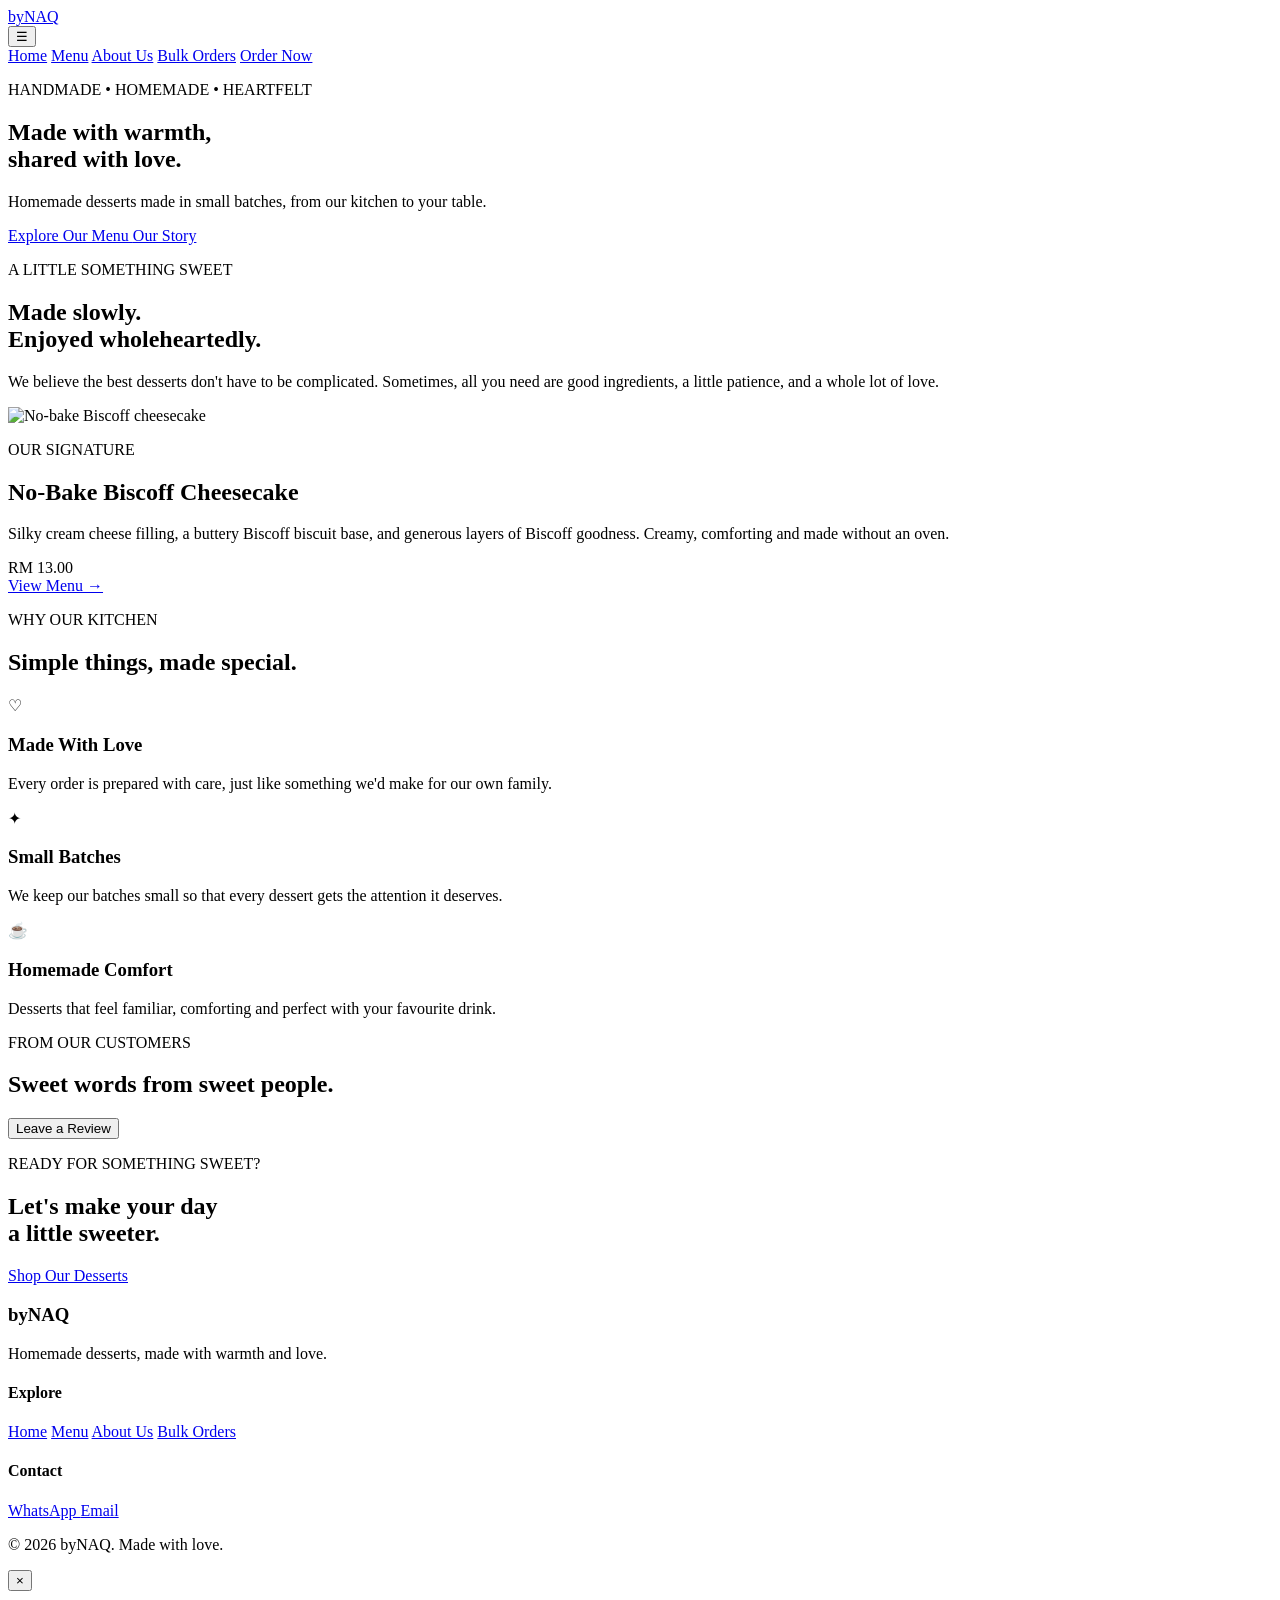
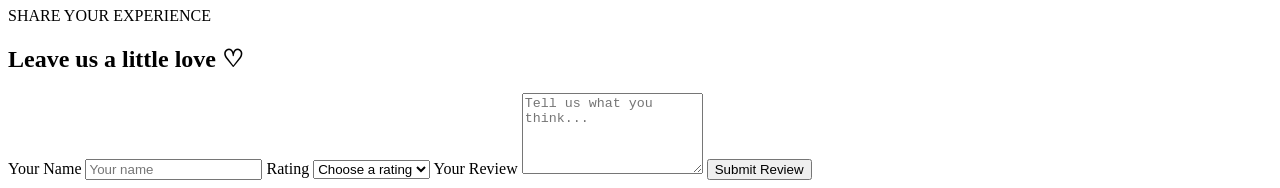
==== index.html @ 02b6a32c "Add files via upload" ====
<!DOCTYPE html>
<html lang="en">
<head>
    <meta charset="UTF-8">
    <meta name="viewport" content="width=device-width, initial-scale=1.0">

    <meta name="description"
        content="Homemade desserts made with warmth and love. Discover our no-bake Biscoff cheesecake and more.">

    <title>byNAQ | Homemade With Love</title>

    <link rel="stylesheet" href="css/style.css">

    <link rel="preconnect" href="https://fonts.googleapis.com">
    <link rel="preconnect" href="https://fonts.gstatic.com" crossorigin>

    <link href="https://fonts.googleapis.com/css2?family=DM+Serif+Display&family=Montserrat:wght@400;500;600&family=Playfair+Display:ital,wght@0,500;1,500&display=swap"
        rel="stylesheet">
</head>

<body>

<!-- NAVIGATION -->
<header class="navbar">

    <div class="logo">
        <a href="index.html">byNAQ</a>
    </div>

    <button class="menu-toggle" id="menuToggle">
        ☰
    </button>

    <nav id="navMenu">
        <a href="index.html" class="active">Home</a>
        <a href="menu.html">Menu</a>
        <a href="about.html">About Us</a>
        <a href="bulk-order.html">Bulk Orders</a>

        <a href="menu.html" class="nav-order">
            Order Now
        </a>
    </nav>

</header>


<!-- HERO -->
<section class="hero">

    <div class="hero-overlay"></div>

    <div class="hero-content">

        <p class="eyebrow">HANDMADE • HOMEMADE • HEARTFELT</p>

        <h1>
            Made with warmth,<br>
            shared with love.
        </h1>

        <p>
            Homemade desserts made in small batches,
            from our kitchen to your table.
        </p>

        <div class="hero-buttons">

            <a href="menu.html" class="btn btn-primary">
                Explore Our Menu
            </a>

            <a href="about.html" class="btn btn-outline">
                Our Story
            </a>

        </div>

    </div>

</section>


<!-- INTRODUCTION -->
<section class="intro section">

    <div class="section-heading">

        <p class="eyebrow">A LITTLE SOMETHING SWEET</p>

        <h2>
            Made slowly.<br>
            Enjoyed wholeheartedly.
        </h2>

        <p>
            We believe the best desserts don't have to be complicated.
            Sometimes, all you need are good ingredients, a little patience,
            and a whole lot of love.
        </p>

    </div>

</section>


<!-- SIGNATURE PRODUCT -->
<section class="featured section">

    <div class="featured-image">

        <img src="images/cake1.jpeg"
             alt="No-bake Biscoff cheesecake">

    </div>

    <div class="featured-content">

        <p class="eyebrow">OUR SIGNATURE</p>

        <h2>No-Bake Biscoff Cheesecake</h2>

        <p class="product-description">

            Silky cream cheese filling,
            a buttery Biscoff biscuit base,
            and generous layers of Biscoff goodness.

            Creamy, comforting and made without an oven.

        </p>

        <div class="price">
            RM 13.00
        </div>

        <a href="menu.html" class="text-link">
            View Menu →
        </a>

    </div>

</section>


<!-- WHY US -->
<section class="values section">

    <div class="section-heading center">

        <p class="eyebrow">WHY OUR KITCHEN</p>

        <h2>Simple things, made special.</h2>

    </div>

    <div class="value-grid">

        <div class="value-card">

            <div class="value-icon">♡</div>

            <h3>Made With Love</h3>

            <p>
                Every order is prepared with care,
                just like something we'd make for our own family.
            </p>

        </div>


        <div class="value-card">

            <div class="value-icon">✦</div>

            <h3>Small Batches</h3>

            <p>
                We keep our batches small so that
                every dessert gets the attention it deserves.
            </p>

        </div>


        <div class="value-card">

            <div class="value-icon">☕</div>

            <h3>Homemade Comfort</h3>

            <p>
                Desserts that feel familiar,
                comforting and perfect with your favourite drink.
            </p>

        </div>

    </div>

</section>


<!-- REVIEWS -->
<section class="reviews section">

    <div class="section-heading center">

        <p class="eyebrow">FROM OUR CUSTOMERS</p>

        <h2>Sweet words from sweet people.</h2>

    </div>

    <div id="reviewsContainer" class="review-grid">

        <!-- Reviews will appear here -->

    </div>

    <div class="review-button-container">

        <button class="btn btn-primary"
                onclick="openReviewForm()">
            Leave a Review
        </button>

    </div>

</section>


<!-- CTA -->
<section class="cta">

    <div>

        <p class="eyebrow">READY FOR SOMETHING SWEET?</p>

        <h2>
            Let's make your day<br>
            a little sweeter.
        </h2>

        <a href="menu.html"
           class="btn btn-light">
            Shop Our Desserts
        </a>

    </div>

</section>


<!-- FOOTER -->
<footer>

    <div class="footer-main">

        <div class="footer-brand">

            <h3>byNAQ</h3>

            <p>
                Homemade desserts,
                made with warmth and love.
            </p>

        </div>


        <div class="footer-links">

            <h4>Explore</h4>

            <a href="index.html">Home</a>
            <a href="menu.html">Menu</a>
            <a href="about.html">About Us</a>
            <a href="bulk-order.html">Bulk Orders</a>

        </div>


        <div class="footer-links">

            <h4>Contact</h4>

            <a href="https://wa.me/601116147300"
               target="_blank">
                WhatsApp
            </a>

            <a href="mailto:amelyaqaysarra5@gmail.com">
                Email
            </a>

        </div>

    </div>


    <div class="footer-bottom">

        <p>
            © 2026 byNAQ. Made with love.
        </p>

    </div>

</footer>


<!-- REVIEW MODAL -->
<div id="reviewModal" class="modal">

    <div class="modal-content">

        <button class="modal-close"
                onclick="closeReviewForm()">
            ×
        </button>

        <p class="eyebrow">SHARE YOUR EXPERIENCE</p>

        <h2>Leave us a little love ♡</h2>

        <form id="reviewForm">

            <label>Your Name</label>

            <input type="text"
                   id="reviewName"
                   placeholder="Your name"
                   required>


            <label>Rating</label>

            <select id="reviewRating" required>

                <option value="">Choose a rating</option>
                <option value="5">★★★★★</option>
                <option value="4">★★★★</option>
                <option value="3">★★★</option>
                <option value="2">★★</option>
                <option value="1">★</option>

            </select>


            <label>Your Review</label>

            <textarea id="reviewText"
                      rows="5"
                      placeholder="Tell us what you think..."
                      required></textarea>


            <button type="submit"
                    class="btn btn-primary">
                Submit Review
            </button>

        </form>

    </div>

</div>


<script src="js/script.js"></script>

</body>
</html>
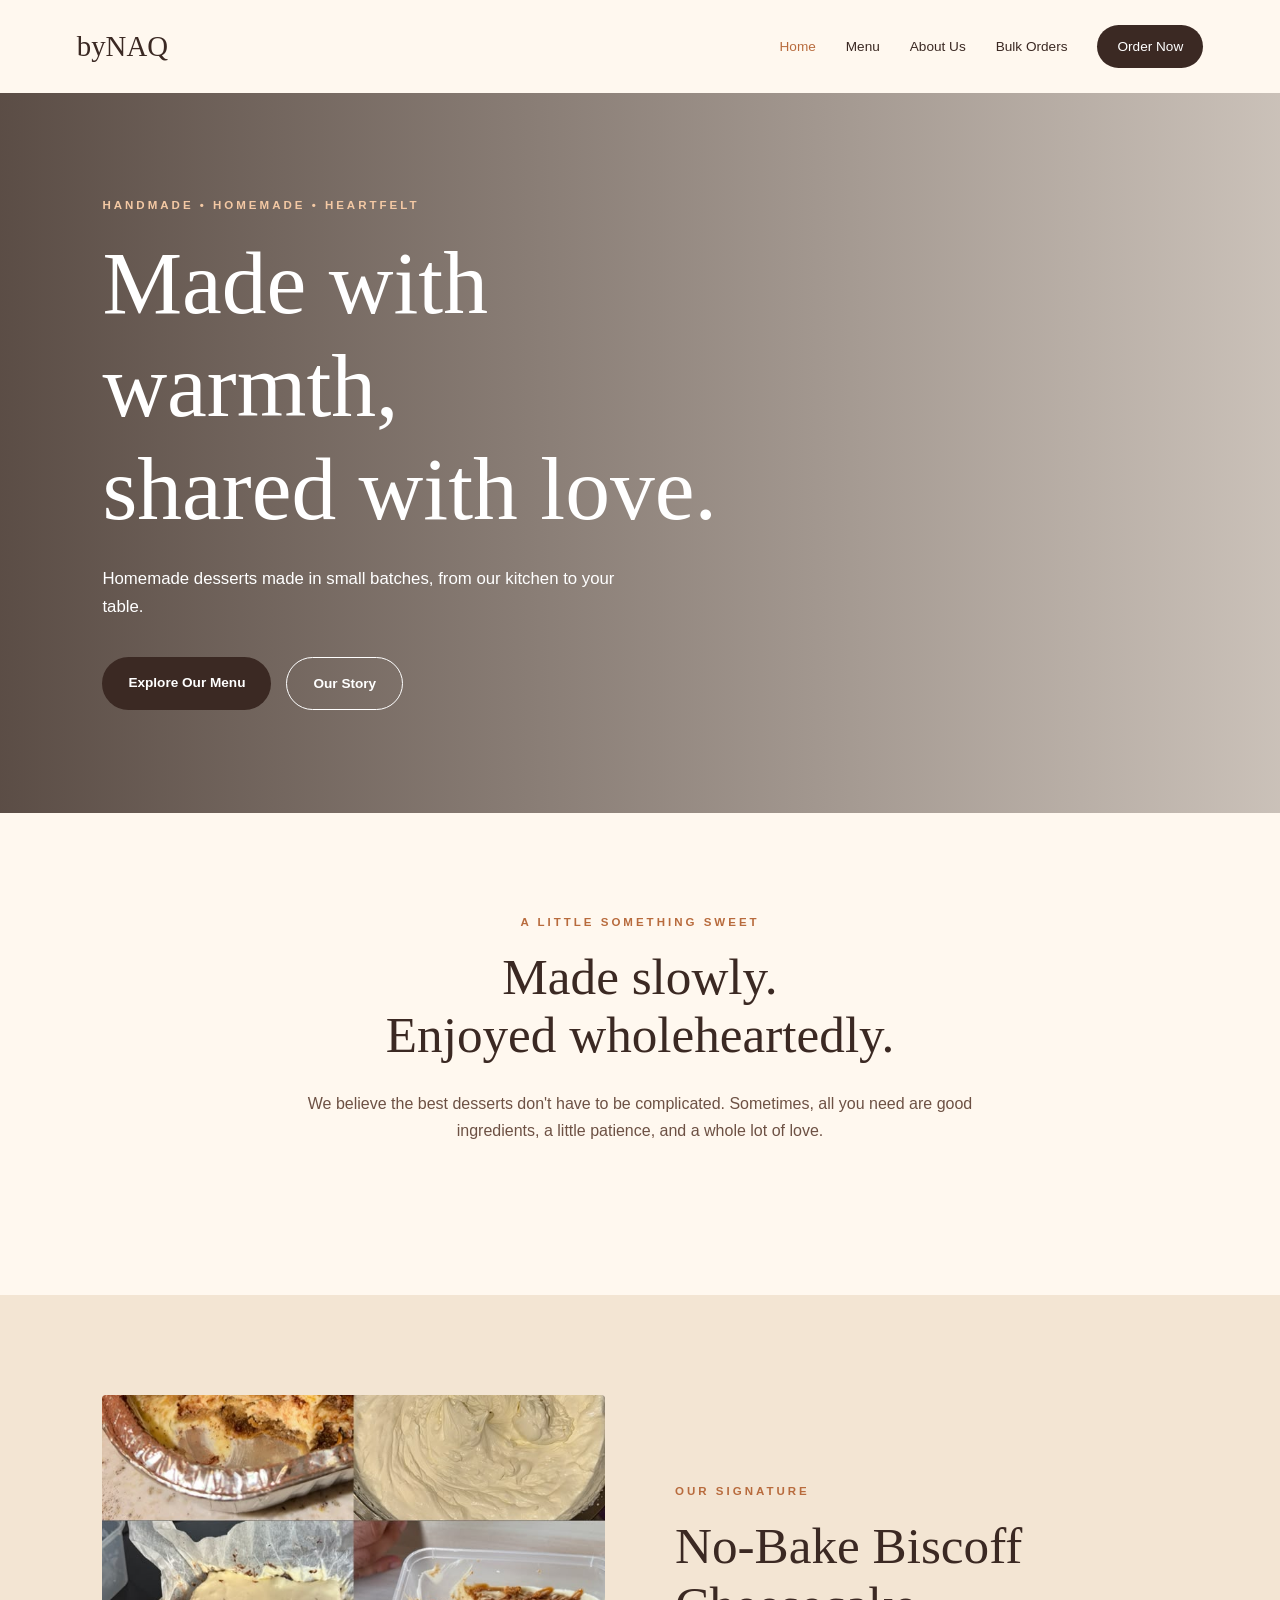
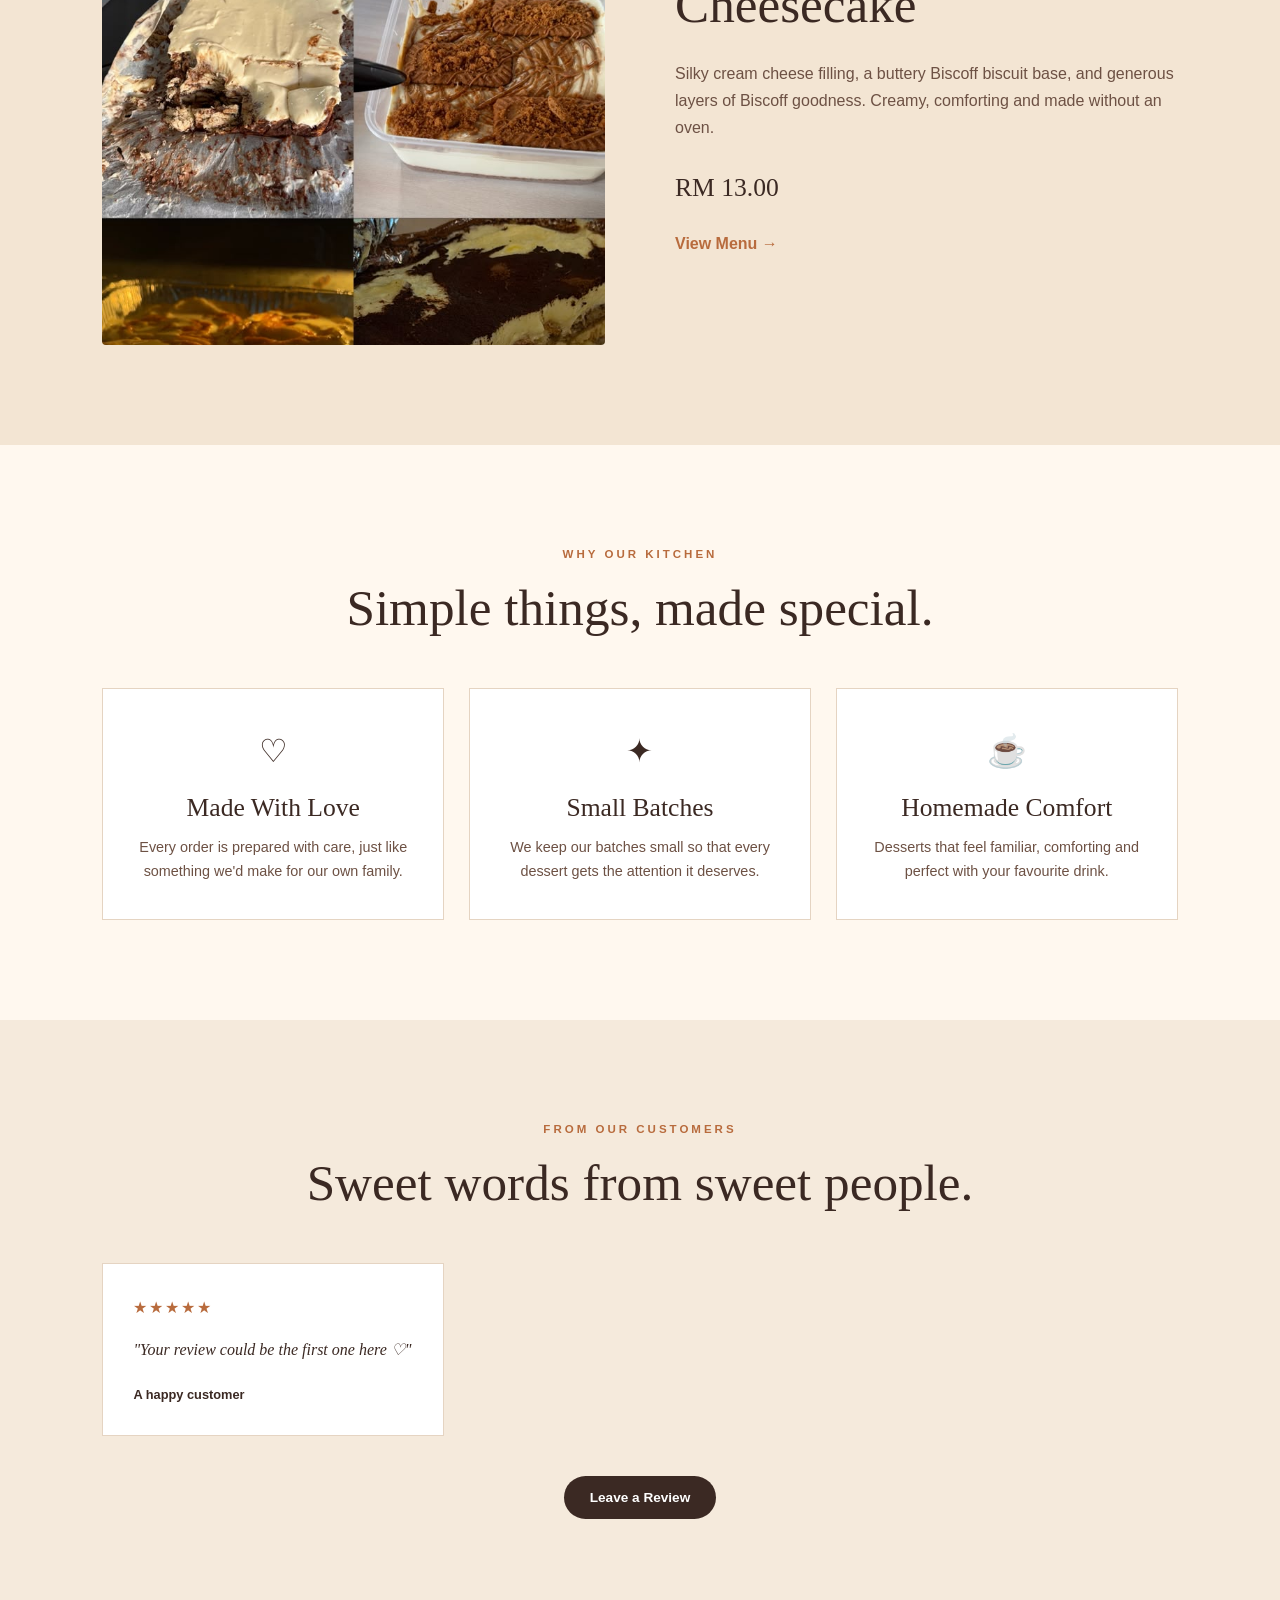
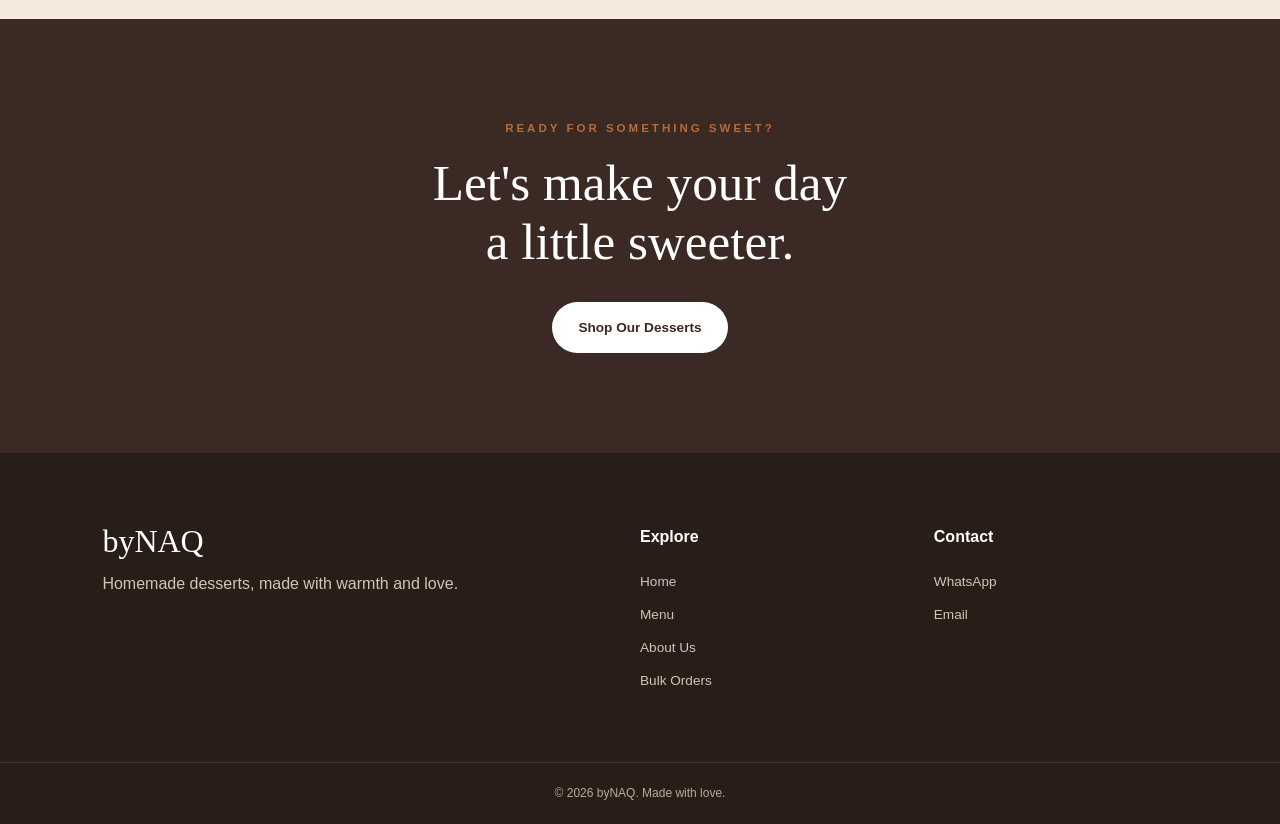
==== commit df5aeabc: "Update index.html" ====
--- a/index.html
+++ b/index.html
@@ -109,7 +109,7 @@
 
     <div class="featured-image">
 
-        <img src="images/cake1.jpeg"
+        <img src="images/collage1.jpeg"
              alt="No-bake Biscoff cheesecake">
 
     </div>
--- a/css/style.css
+++ b/css/style.css
@@ -0,0 +1,1379 @@
+
+/* =========================================
+   GLOBAL
+========================================= */
+
+* {
+    margin: 0;
+    padding: 0;
+    box-sizing: border-box;
+}
+
+:root {
+
+    --cream: #fff8ef;
+    --cream-dark: #f3e5d3;
+
+    --brown: #3b2923;
+    --brown-light: #6d5144;
+
+    --caramel: #b86b3d;
+    --caramel-dark: #92512d;
+
+    --white: #ffffff;
+
+    --border: #e5d4c2;
+
+}
+
+html {
+    scroll-behavior: smooth;
+}
+
+body {
+
+    background: var(--cream);
+
+    color: var(--brown);
+
+    font-family: "Montserrat",
+        sans-serif;
+
+    line-height: 1.7;
+
+}
+
+img {
+
+    width: 100%;
+
+    display: block;
+
+    object-fit: cover;
+
+}
+
+a {
+
+    color: inherit;
+
+    text-decoration: none;
+
+}
+
+button,
+input,
+textarea,
+select {
+
+    font-family: inherit;
+
+}
+
+
+/* =========================================
+   NAVIGATION
+========================================= */
+
+.navbar {
+
+    width: 100%;
+
+    padding: 22px 6%;
+
+    display: flex;
+
+    align-items: center;
+
+    justify-content: space-between;
+
+    background: var(--cream);
+
+    position: relative;
+
+    z-index: 100;
+
+}
+
+.logo a {
+
+    font-family:
+        "DM Serif Display",
+        serif;
+
+    font-size: 1.8rem;
+
+}
+
+nav {
+
+    display: flex;
+
+    align-items: center;
+
+    gap: 30px;
+
+}
+
+nav a {
+
+    font-size: 0.85rem;
+
+    font-weight: 500;
+
+    transition: 0.3s;
+
+}
+
+nav a:hover,
+nav a.active {
+
+    color: var(--caramel);
+
+}
+
+.nav-order {
+
+    background: var(--brown);
+
+    color: white !important;
+
+    padding: 10px 20px;
+
+    border-radius: 30px;
+
+}
+
+.menu-toggle {
+
+    display: none;
+
+    border: none;
+
+    background: none;
+
+    font-size: 1.6rem;
+
+    cursor: pointer;
+
+}
+
+
+/* =========================================
+   TYPOGRAPHY
+========================================= */
+
+h1,
+h2,
+h3 {
+
+    font-family:
+        "DM Serif Display",
+        serif;
+
+    font-weight: 400;
+
+    line-height: 1.15;
+
+}
+
+h1 {
+
+    font-size: clamp(
+        3rem,
+        7vw,
+        6rem
+    );
+
+}
+
+h2 {
+
+    font-size: clamp(
+        2.2rem,
+        4vw,
+        4rem
+    );
+
+}
+
+.eyebrow {
+
+    font-size: 0.72rem;
+
+    letter-spacing: 3px;
+
+    font-weight: 600;
+
+    color: var(--caramel);
+
+    margin-bottom: 15px;
+
+}
+
+.section {
+
+    padding: 100px 8%;
+
+}
+
+.section-heading {
+
+    max-width: 700px;
+
+    margin-bottom: 50px;
+
+}
+
+.section-heading p:last-child {
+
+    margin-top: 25px;
+
+    color: var(--brown-light);
+
+}
+
+.center {
+
+    text-align: center;
+
+    margin-left: auto;
+
+    margin-right: auto;
+
+}
+
+
+/* =========================================
+   BUTTONS
+========================================= */
+
+.btn {
+
+    display: inline-block;
+
+    border: none;
+
+    cursor: pointer;
+
+    padding: 14px 26px;
+
+    border-radius: 40px;
+
+    font-weight: 600;
+
+    font-size: 0.85rem;
+
+    transition: 0.3s;
+
+}
+
+.btn-primary {
+
+    background: var(--brown);
+
+    color: white;
+
+}
+
+.btn-primary:hover {
+
+    background: var(--caramel);
+
+    transform: translateY(-2px);
+
+}
+
+.btn-outline {
+
+    border: 1px solid white;
+
+    color: white;
+
+}
+
+.btn-outline:hover {
+
+    background: white;
+
+    color: var(--brown);
+
+}
+
+.btn-light {
+
+    background: white;
+
+    color: var(--brown);
+
+}
+
+.full-width {
+
+    width: 100%;
+
+}
+
+
+/* =========================================
+   HERO
+========================================= */
+
+.hero {
+
+    min-height: 80vh;
+
+    background-image:
+        url("../images/hero.jpg");
+
+    background-size: cover;
+
+    background-position: center;
+
+    position: relative;
+
+    display: flex;
+
+    align-items: center;
+
+}
+
+.hero-overlay {
+
+    position: absolute;
+
+    inset: 0;
+
+    background:
+        linear-gradient(
+            90deg,
+            rgba(45, 29, 22, .78),
+            rgba(45, 29, 22, .25)
+        );
+
+}
+
+.hero-content {
+
+    position: relative;
+
+    z-index: 2;
+
+    max-width: 700px;
+
+    margin-left: 8%;
+
+    color: white;
+
+}
+
+.hero-content > p:not(.eyebrow) {
+
+    max-width: 550px;
+
+    margin: 25px 0 35px;
+
+    font-size: 1.05rem;
+
+}
+
+.hero .eyebrow {
+
+    color: #f4c9a4;
+
+}
+
+.hero-buttons {
+
+    display: flex;
+
+    gap: 15px;
+
+    flex-wrap: wrap;
+
+}
+
+
+/* =========================================
+   INTRO
+========================================= */
+
+.intro {
+
+    text-align: center;
+
+}
+
+.intro .section-heading {
+
+    margin-left: auto;
+
+    margin-right: auto;
+
+}
+
+
+/* =========================================
+   FEATURED
+========================================= */
+
+.featured {
+
+    display: grid;
+
+    grid-template-columns:
+        1fr 1fr;
+
+    gap: 70px;
+
+    align-items: center;
+
+    background: var(--cream-dark);
+
+}
+
+.featured-image img {
+
+    height: 550px;
+
+    border-radius: 4px;
+
+}
+
+.featured-content {
+
+    max-width: 550px;
+
+}
+
+.product-description {
+
+    color: var(--brown-light);
+
+    margin: 25px 0;
+
+}
+
+.price {
+
+    font-family:
+        "Playfair Display",
+        serif;
+
+    font-size: 1.6rem;
+
+    margin-bottom: 20px;
+
+}
+
+.text-link {
+
+    font-weight: 600;
+
+    color: var(--caramel);
+
+}
+
+
+/* =========================================
+   VALUES
+========================================= */
+
+.value-grid {
+
+    display: grid;
+
+    grid-template-columns:
+        repeat(3, 1fr);
+
+    gap: 25px;
+
+}
+
+.value-card {
+
+    text-align: center;
+
+    padding: 35px;
+
+    background: white;
+
+    border: 1px solid var(--border);
+
+}
+
+.value-icon {
+
+    font-size: 2rem;
+
+    margin-bottom: 15px;
+
+}
+
+.value-card h3 {
+
+    font-size: 1.6rem;
+
+    margin-bottom: 12px;
+
+}
+
+.value-card p {
+
+    color: var(--brown-light);
+
+    font-size: 0.9rem;
+
+}
+
+
+/* =========================================
+   REVIEWS
+========================================= */
+
+.reviews {
+
+    background: #f5eadc;
+
+}
+
+.review-grid {
+
+    display: grid;
+
+    grid-template-columns:
+        repeat(3, 1fr);
+
+    gap: 25px;
+
+}
+
+.review-card {
+
+    background: white;
+
+    padding: 30px;
+
+    border: 1px solid var(--border);
+
+}
+
+.review-stars {
+
+    color: var(--caramel);
+
+    letter-spacing: 2px;
+
+    margin-bottom: 15px;
+
+}
+
+.review-text {
+
+    font-family:
+        "Playfair Display",
+        serif;
+
+    font-style: italic;
+
+    margin-bottom: 20px;
+
+}
+
+.review-name {
+
+    font-weight: 600;
+
+    font-size: 0.8rem;
+
+}
+
+.review-button-container {
+
+    text-align: center;
+
+    margin-top: 40px;
+
+}
+
+
+/* =========================================
+   CTA
+========================================= */
+
+.cta {
+
+    padding: 100px 8%;
+
+    text-align: center;
+
+    background: var(--brown);
+
+    color: white;
+
+}
+
+.cta h2 {
+
+    margin-bottom: 30px;
+
+}
+
+
+/* =========================================
+   PAGE HEADER
+========================================= */
+
+.page-header {
+
+    text-align: center;
+
+    padding: 100px 20px;
+
+    background: var(--cream-dark);
+
+}
+
+.page-header p:last-child {
+
+    margin-top: 20px;
+
+    color: var(--brown-light);
+
+}
+
+
+/* =========================================
+   MENU
+========================================= */
+
+.product-grid {
+
+    display: grid;
+
+    grid-template-columns:
+        repeat(3, 1fr);
+
+    gap: 30px;
+
+}
+
+.product-card {
+
+    background: white;
+
+    border: 1px solid var(--border);
+
+}
+
+.product-image {
+
+    height: 320px;
+
+    position: relative;
+
+    overflow: hidden;
+
+}
+
+.product-image img {
+
+    height: 100%;
+
+    transition: transform .5s;
+
+}
+
+.product-card:hover
+.product-image img {
+
+    transform: scale(1.04);
+
+}
+
+.product-tag {
+
+    position: absolute;
+
+    top: 15px;
+
+    left: 15px;
+
+    background: white;
+
+    padding: 7px 13px;
+
+    font-size: .7rem;
+
+    font-weight: 600;
+
+}
+
+.product-info {
+
+    padding: 25px;
+
+}
+
+.product-category {
+
+    color: var(--caramel);
+
+    font-size: .65rem;
+
+    letter-spacing: 2px;
+
+    font-weight: 600;
+
+}
+
+.product-info h2 {
+
+    font-size: 1.6rem;
+
+    margin: 8px 0;
+
+}
+
+.product-info p {
+
+    color: var(--brown-light);
+
+    font-size: .85rem;
+
+}
+
+.product-bottom {
+
+    margin-top: 25px;
+
+    display: flex;
+
+    align-items: center;
+
+    justify-content: space-between;
+
+}
+
+.product-price {
+
+    font-family:
+        "Playfair Display",
+        serif;
+
+    font-size: 1.3rem;
+
+}
+
+.add-cart {
+
+    background: var(--brown);
+
+    color: white;
+
+    border: none;
+
+    border-radius: 30px;
+
+    padding: 10px 16px;
+
+    cursor: pointer;
+
+}
+
+.coming-soon {
+
+    background: var(--cream-dark);
+
+}
+
+.coming-soon .product-image {
+
+    display: flex;
+
+    align-items: center;
+
+    justify-content: center;
+
+}
+
+.coming-soon-text {
+
+    font-family:
+        "Playfair Display",
+        serif;
+
+    font-size: 1.5rem;
+
+}
+
+
+/* =========================================
+   CART
+========================================= */
+
+.cart-button {
+
+    border: none;
+
+    background: none;
+
+    cursor: pointer;
+
+    font-weight: 600;
+
+}
+
+#cartCount {
+
+    background: var(--caramel);
+
+    color: white;
+
+    border-radius: 50%;
+
+    padding: 2px 7px;
+
+    font-size: .7rem;
+
+}
+
+.cart-item {
+
+    display: flex;
+
+    justify-content: space-between;
+
+    padding: 15px 0;
+
+    border-bottom: 1px solid var(--border);
+
+}
+
+.remove-item {
+
+    border: none;
+
+    background: none;
+
+    color: var(--caramel);
+
+    cursor: pointer;
+
+}
+
+.cart-total {
+
+    display: flex;
+
+    justify-content: space-between;
+
+    margin: 25px 0;
+
+    font-size: 1.2rem;
+
+}
+
+.empty-cart {
+
+    padding: 30px 0;
+
+    text-align: center;
+
+    color: var(--brown-light);
+
+}
+
+
+/* =========================================
+   ABOUT
+========================================= */
+
+.story {
+
+    display: grid;
+
+    grid-template-columns:
+        1fr 1fr;
+
+    gap: 80px;
+
+    align-items: center;
+
+}
+
+.story-image img {
+
+    height: 600px;
+
+}
+
+.story-content p:not(.eyebrow):not(.signature) {
+
+    margin: 20px 0;
+
+    color: var(--brown-light);
+
+}
+
+.signature {
+
+    font-family:
+        "Playfair Display",
+        serif;
+
+    font-style: italic;
+
+    font-size: 1.5rem;
+
+    margin-top: 30px;
+
+}
+
+.quote-section {
+
+    background: var(--brown);
+
+    color: white;
+
+    padding: 120px 10%;
+
+    text-align: center;
+
+}
+
+blockquote {
+
+    max-width: 900px;
+
+    margin: auto;
+
+    font-family:
+        "Playfair Display",
+        serif;
+
+    font-size: clamp(
+        2rem,
+        4vw,
+        3.5rem
+    );
+
+    font-style: italic;
+
+}
+
+
+/* =========================================
+   BULK ORDERS
+========================================= */
+
+.bulk-section {
+
+    display: grid;
+
+    grid-template-columns:
+        1fr 1fr;
+
+    gap: 80px;
+
+}
+
+.bulk-info {
+
+    max-width: 550px;
+
+}
+
+.bulk-info > p:not(.eyebrow) {
+
+    color: var(--brown-light);
+
+    margin: 25px 0;
+
+}
+
+.bulk-list {
+
+    margin: 30px 0;
+
+}
+
+.bulk-list div {
+
+    margin: 12px 0;
+
+}
+
+.bulk-list span {
+
+    color: var(--caramel);
+
+    margin-right: 10px;
+
+}
+
+.whatsapp-button {
+
+    display: inline-block;
+
+    background: #4b765d;
+
+    color: white;
+
+    padding: 14px 22px;
+
+    border-radius: 30px;
+
+    font-weight: 600;
+
+}
+
+.bulk-form-container {
+
+    background: white;
+
+    padding: 40px;
+
+    border: 1px solid var(--border);
+
+}
+
+.bulk-form-container h2 {
+
+    font-size: 2rem;
+
+    margin-bottom: 25px;
+
+}
+
+
+/* =========================================
+   FORMS
+========================================= */
+
+form {
+
+    display: flex;
+
+    flex-direction: column;
+
+    gap: 10px;
+
+}
+
+label {
+
+    font-size: .8rem;
+
+    font-weight: 600;
+
+    margin-top: 10px;
+
+}
+
+input,
+textarea,
+select {
+
+    width: 100%;
+
+    border: 1px solid var(--border);
+
+    padding: 13px 15px;
+
+    background: var(--cream);
+
+    color: var(--brown);
+
+    outline: none;
+
+}
+
+input:focus,
+textarea:focus,
+select:focus {
+
+    border-color: var(--caramel);
+
+}
+
+
+/* =========================================
+   MODALS
+========================================= */
+
+.modal {
+
+    display: none;
+
+    position: fixed;
+
+    inset: 0;
+
+    background:
+        rgba(35, 24, 19, .65);
+
+    z-index: 1000;
+
+    padding: 30px;
+
+    overflow-y: auto;
+
+}
+
+.modal.show {
+
+    display: flex;
+
+    align-items: center;
+
+    justify-content: center;
+
+}
+
+.modal-content {
+
+    background: var(--cream);
+
+    width: 100%;
+
+    max-width: 550px;
+
+    padding: 45px;
+
+    position: relative;
+
+}
+
+.modal-close {
+
+    position: absolute;
+
+    right: 20px;
+
+    top: 15px;
+
+    border: none;
+
+    background: none;
+
+    font-size: 2rem;
+
+    cursor: pointer;
+
+    color: var(--brown);
+
+}
+
+
+/* =========================================
+   FOOTER
+========================================= */
+
+footer {
+
+    background: #291d18;
+
+    color: white;
+
+}
+
+.footer-main {
+
+    padding: 70px 8%;
+
+    display: grid;
+
+    grid-template-columns:
+        2fr 1fr 1fr;
+
+    gap: 50px;
+
+}
+
+.footer-brand h3 {
+
+    font-size: 2rem;
+
+    margin-bottom: 10px;
+
+}
+
+.footer-brand p {
+
+    color: #d4c3b7;
+
+}
+
+.footer-links {
+
+    display: flex;
+
+    flex-direction: column;
+
+    gap: 10px;
+
+}
+
+.footer-links h4 {
+
+    margin-bottom: 10px;
+
+}
+
+.footer-links a {
+
+    color: #d4c3b7;
+
+    font-size: .85rem;
+
+}
+
+.footer-bottom {
+
+    border-top:
+        1px solid rgba(255,255,255,.1);
+
+    padding: 20px 8%;
+
+    text-align: center;
+
+    color: #bca99c;
+
+    font-size: .75rem;
+
+}
+
+
+/* =========================================
+   RESPONSIVE
+========================================= */
+
+@media (max-width: 900px) {
+
+    .menu-toggle {
+
+        display: block;
+
+    }
+
+    nav {
+
+        display: none;
+
+        position: absolute;
+
+        top: 100%;
+
+        left: 0;
+
+        width: 100%;
+
+        background: var(--cream);
+
+        flex-direction: column;
+
+        padding: 25px;
+
+        gap: 20px;
+
+        box-shadow:
+            0 10px 20px rgba(0,0,0,.08);
+
+    }
+
+    nav.show {
+
+        display: flex;
+
+    }
+
+    .featured,
+    .story,
+    .bulk-section {
+
+        grid-template-columns: 1fr;
+
+    }
+
+    .value-grid,
+    .review-grid {
+
+        grid-template-columns: 1fr;
+
+    }
+
+    .product-grid {
+
+        grid-template-columns:
+            repeat(2, 1fr);
+
+    }
+
+    .footer-main {
+
+        grid-template-columns: 1fr 1fr;
+
+    }
+
+}
+
+
+@media (max-width: 600px) {
+
+    .section {
+
+        padding: 70px 6%;
+
+    }
+
+    .hero {
+
+        min-height: 75vh;
+
+    }
+
+    .hero-content {
+
+        margin: 0 6%;
+
+    }
+
+    .product-grid {
+
+        grid-template-columns: 1fr;
+
+    }
+
+    .featured-image img,
+    .story-image img {
+
+        height: 400px;
+
+    }
+
+    .footer-main {
+
+        grid-template-columns: 1fr;
+
+    }
+
+    .bulk-form-container {
+
+        padding: 25px;
+
+    }
+
+    .modal {
+
+        padding: 15px;
+
+    }
+
+    .modal-content {
+
+        padding: 30px 22px;
+
+    }
+
+}
